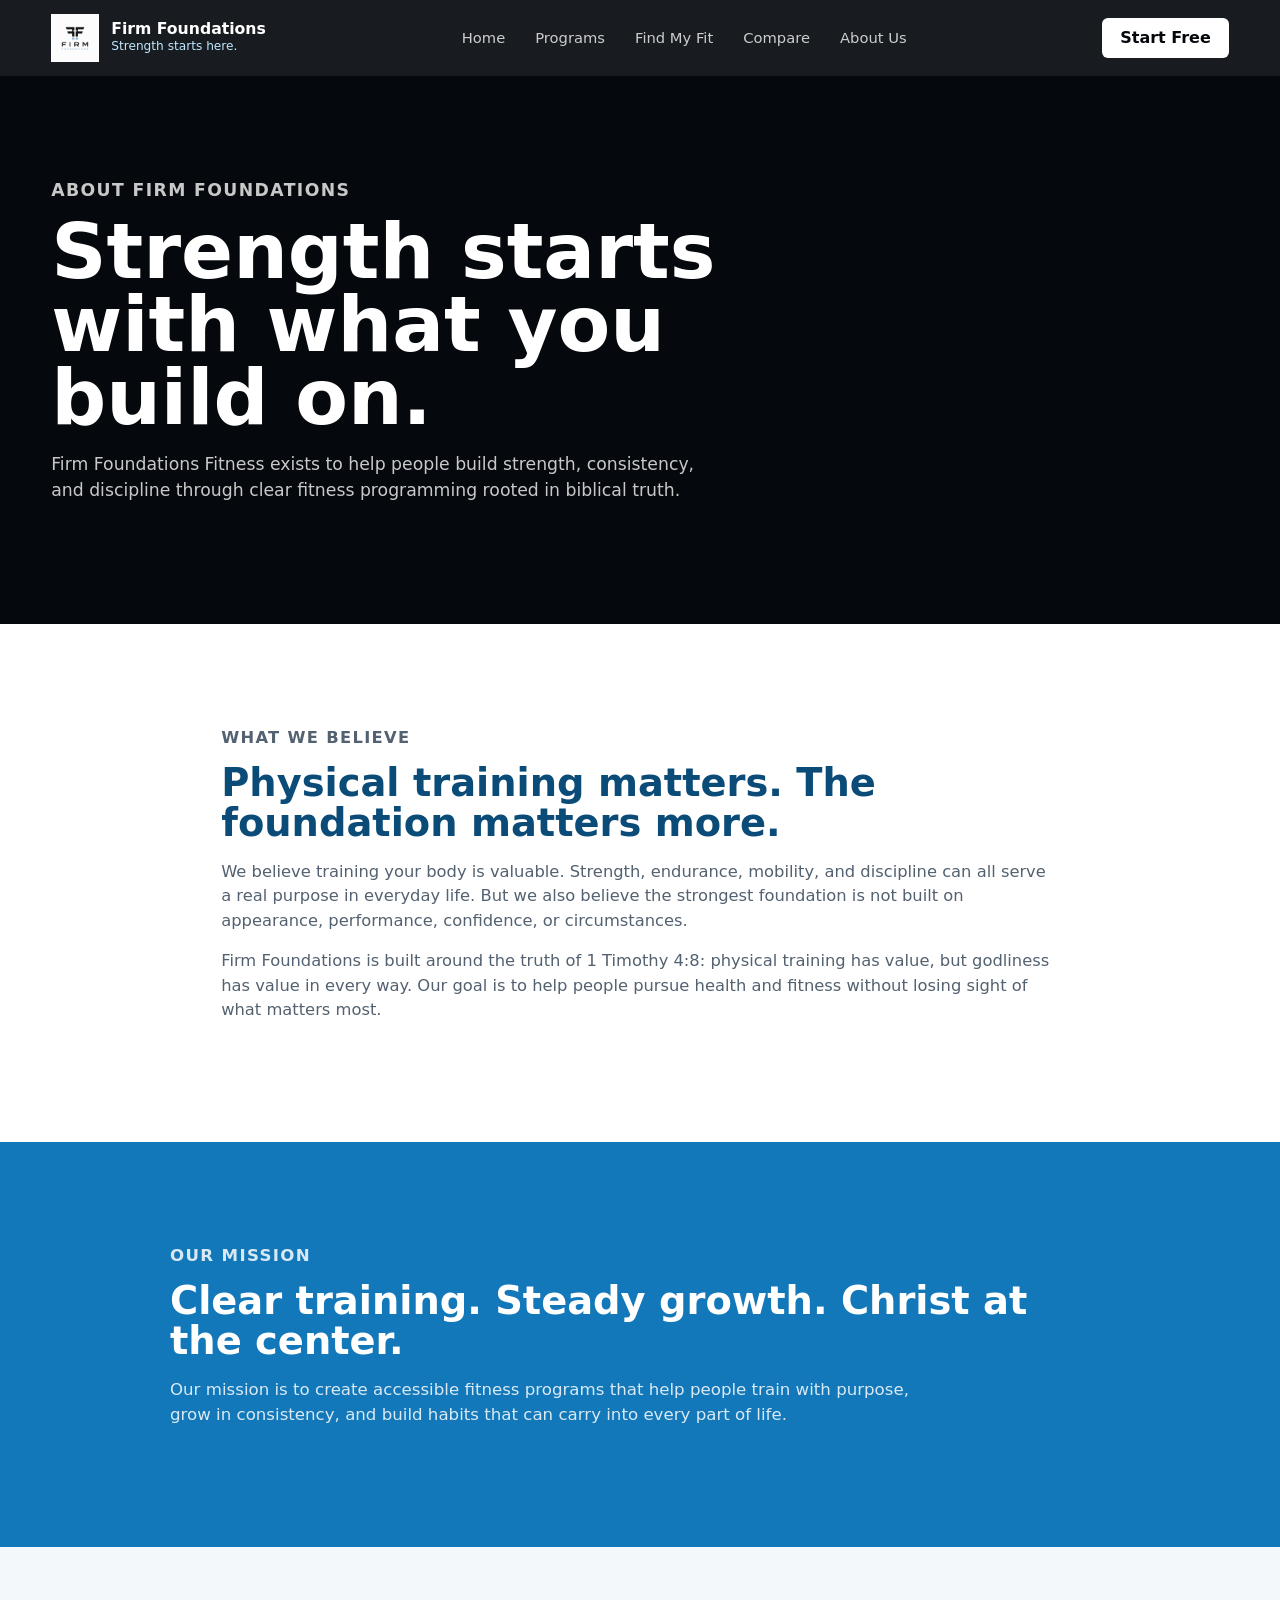
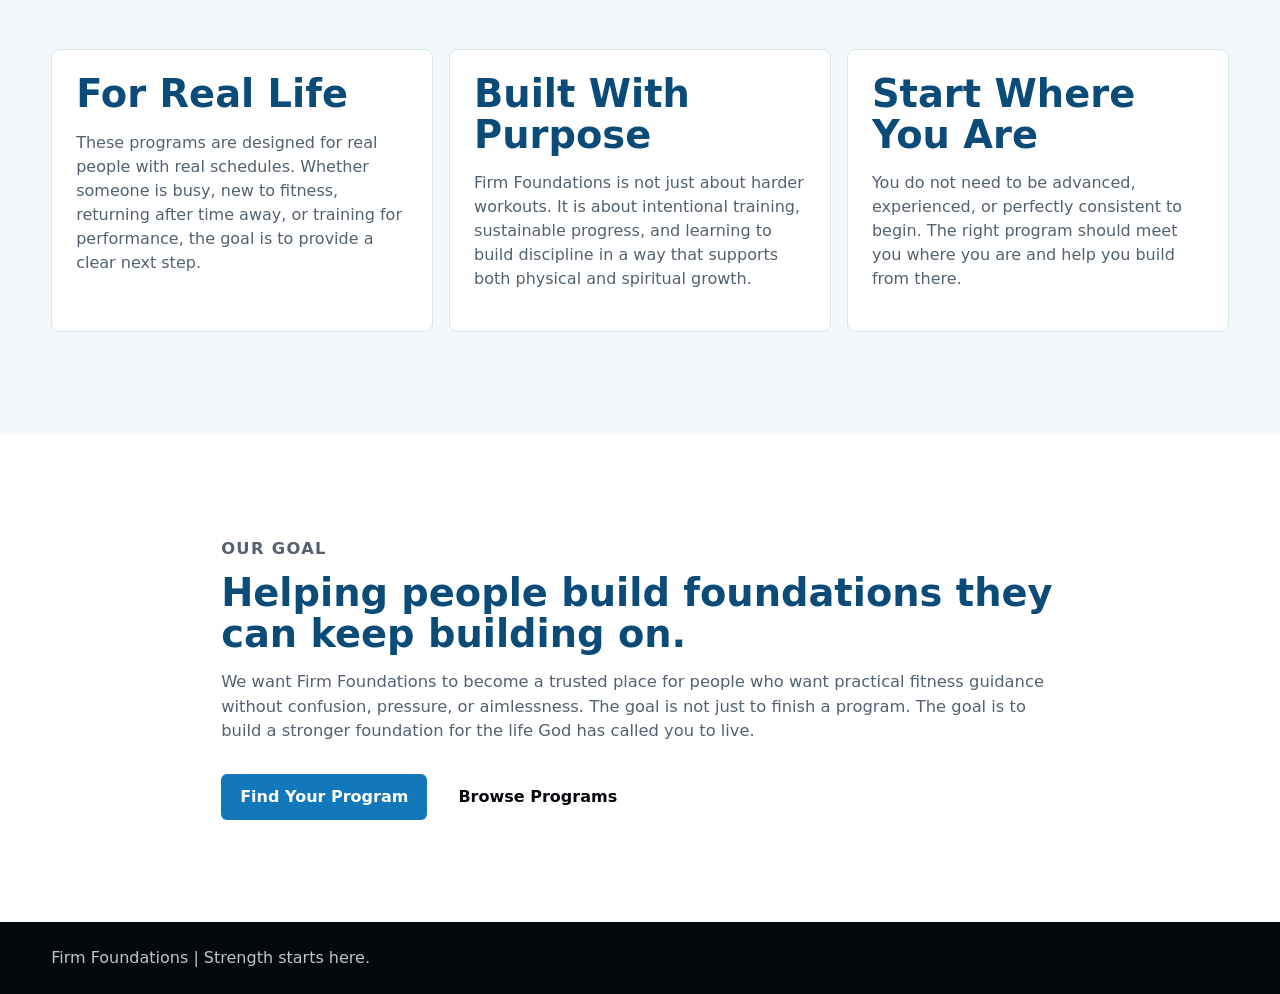
==== about.html @ 58eae6e9 "Rename About.html to about.html" ====
<!doctype html>
<html lang="en">
  <head>
    <meta charset="utf-8">
    <meta name="viewport" content="width=device-width, initial-scale=1">
    <meta name="description" content="Learn about the mission, beliefs, and purpose behind Firm Foundations Fitness.">
    <title>About Us | Firm Foundations</title>
    <link rel="stylesheet" href="styles.css">
  </head>
  <body>
    <header class="site-header">
      <a class="brand" href="index.html" aria-label="Firm Foundations home">
        <img class="brand-logo" src="firm-foundations-logo.png" alt="Firm Foundations Fitness logo">
        <span class="brand-text">
          <strong>Firm Foundations</strong>
          <small>Strength starts here.</small>
        </span>
      </a>

      <nav class="main-nav" aria-label="Primary navigation">
        <a href="index.html">Home</a>
        <a href="programs.html">Programs</a>
        <a href="programs.html#finder">Find My Fit</a>
        <a href="programs.html#compare">Compare</a>
        <a href="about.html">About Us</a>
      </nav>

      <a class="header-cta" href="programs.html#finder">Start Free</a>
    </header>

    <main id="top">
      <section class="about-hero">
        <div class="about-hero-copy">
          <p class="kicker">About Firm Foundations</p>
          <h1>Strength starts with what you build on.</h1>
          <p>
            Firm Foundations Fitness exists to help people build strength, consistency, and discipline through clear fitness programming rooted in biblical truth.
          </p>
        </div>
      </section>

      <section class="about-section">
        <p class="kicker">What We Believe</p>
        <h2>Physical training matters. The foundation matters more.</h2>
        <p>
          We believe training your body is valuable. Strength, endurance, mobility, and discipline can all serve a real purpose in everyday life. But we also believe the strongest foundation is not built on appearance, performance, confidence, or circumstances.
        </p>
        <p>
          Firm Foundations is built around the truth of 1 Timothy 4:8: physical training has value, but godliness has value in every way. Our goal is to help people pursue health and fitness without losing sight of what matters most.
        </p>
      </section>

      <section class="about-band">
        <div>
          <p class="kicker">Our Mission</p>
          <h2>Clear training. Steady growth. Christ at the center.</h2>
          <p>
            Our mission is to create accessible fitness programs that help people train with purpose, grow in consistency, and build habits that can carry into every part of life.
          </p>
        </div>
      </section>

      <section class="about-grid-section">
        <div class="about-card">
          <h2>For Real Life</h2>
          <p>
            These programs are designed for real people with real schedules. Whether someone is busy, new to fitness, returning after time away, or training for performance, the goal is to provide a clear next step.
          </p>
        </div>

        <div class="about-card">
          <h2>Built With Purpose</h2>
          <p>
            Firm Foundations is not just about harder workouts. It is about intentional training, sustainable progress, and learning to build discipline in a way that supports both physical and spiritual growth.
          </p>
        </div>

        <div class="about-card">
          <h2>Start Where You Are</h2>
          <p>
            You do not need to be advanced, experienced, or perfectly consistent to begin. The right program should meet you where you are and help you build from there.
          </p>
        </div>
      </section>

      <section class="about-section">
        <p class="kicker">Our Goal</p>
        <h2>Helping people build foundations they can keep building on.</h2>
        <p>
          We want Firm Foundations to become a trusted place for people who want practical fitness guidance without confusion, pressure, or aimlessness. The goal is not just to finish a program. The goal is to build a stronger foundation for the life God has called you to live.
        </p>

        <div class="hero-actions">
          <a class="button primary" href="programs.html#finder">Find Your Program</a>
          <a class="button secondary" href="programs.html">Browse Programs</a>
        </div>
      </section>
    </main>

    <footer class="site-footer">
      <p>Firm Foundations | Strength starts here.</p>
    </footer>
  </body>
</html>
---- styles.css ----
:root {
  --blue: #1378b9;
  --blue-dark: #0b4b78;
  --blue-light: #bfe9ff;
  --ink: #05080c;
  --muted: #536170;
  --line: #d9e5ed;
  --paper: #ffffff;
  --soft: #f3f8fb;
  --soft-blue: #e6f6ff;
  --success: #1d8a58;
  --shadow: 0 20px 40px rgba(5, 8, 12, 0.14);
  color-scheme: light;
}

* {
  box-sizing: border-box;
}

html {
  scroll-behavior: smooth;
}

body {
  margin: 0;
  font-family: Inter, ui-sans-serif, system-ui, -apple-system, BlinkMacSystemFont, "Segoe UI", sans-serif;
  background: var(--paper);
  color: var(--ink);
  line-height: 1.5;
}

a {
  color: inherit;
}

button,
input,
select {
  font: inherit;
}

.site-header {
  position: sticky;
  top: 0;
  z-index: 20;
  display: flex;
  align-items: center;
  justify-content: space-between;
  gap: 24px;
  padding: 14px clamp(18px, 4vw, 56px);
  background: rgba(5, 8, 12, 0.92);
  color: #fff;
  backdrop-filter: blur(16px);
}

.brand {
  display: inline-flex;
  align-items: center;
  gap: 12px;
  text-decoration: none;
  min-width: 215px;
}

.brand-logo {
  display: block;
  width: 48px;
  height: 48px;
  object-fit: contain;
}

.brand-text {
  display: grid;
}

.brand-text strong {
  font-size: 0.98rem;
  line-height: 1.05;
}

.brand-text small {
  color: var(--blue-light);
  font-size: 0.76rem;
}

.main-nav {
  display: flex;
  align-items: center;
  gap: clamp(14px, 3vw, 30px);
  font-size: 0.92rem;
}

.main-nav a,
.header-cta {
  text-decoration: none;
}

.main-nav a {
  color: rgba(255, 255, 255, 0.78);
}

.main-nav a:hover,
.main-nav a:focus-visible {
  color: #fff;
}

.header-cta {
  display: inline-flex;
  align-items: center;
  justify-content: center;
  min-height: 40px;
  padding: 0 18px;
  border-radius: 6px;
  background: #fff;
  color: var(--ink);
  font-weight: 800;
}

.hero-section,
.catalog-section,
.finder-section,
.compare-section,
.about-hero,
.about-section,
.about-band,
.about-grid-section {
  padding: clamp(56px, 8vw, 104px) clamp(18px, 4vw, 56px);
}

.about-hero {
  background: var(--ink);
  color: #fff;
}

.about-hero-copy {
  max-width: 820px;
}

.about-hero h1 {
  max-width: 760px;
  margin: 0;
  font-size: clamp(2.6rem, 6vw, 5.8rem);
  line-height: 0.95;
  letter-spacing: 0;
}

.about-hero p {
  max-width: 680px;
  color: rgba(255, 255, 255, 0.78);
  font-size: 1.08rem;
}

.about-section {
  max-width: 940px;
  margin: 0 auto;
}

.about-section h2,
.about-band h2,
.about-card h2 {
  margin-top: 0;
  color: var(--blue-dark);
  font-size: clamp(1.7rem, 3vw, 2.8rem);
  line-height: 1.05;
}

.about-section p {
  color: var(--muted);
  font-size: 1.02rem;
}

.about-band {
  background: var(--blue);
  color: #fff;
}

.about-band > div {
  max-width: 940px;
  margin: 0 auto;
}

.about-band h2 {
  color: #fff;
}

.about-band p {
  max-width: 760px;
  color: rgba(255, 255, 255, 0.84);
  font-size: 1.04rem;
}

.about-grid-section {
  display: grid;
  grid-template-columns: repeat(3, minmax(0, 1fr));
  gap: 16px;
  background: var(--soft);
}

.about-card {
  padding: 24px;
  border: 1px solid var(--line);
  border-radius: 8px;
  background: #fff;
}

.about-card p {
  color: var(--muted);
}

.hero-section {
  display: grid;
  grid-template-columns: minmax(0, 1.25fr) minmax(280px, 0.75fr);
  align-items: stretch;
  gap: clamp(28px, 5vw, 72px);
  min-height: calc(100vh - 72px);
  background:
    linear-gradient(115deg, rgba(5, 8, 12, 0.92), rgba(5, 8, 12, 0.72)),
    radial-gradient(circle at 85% 20%, rgba(19, 120, 185, 0.7), transparent 34%),
    linear-gradient(135deg, var(--ink), var(--blue-dark));
  color: #fff;
}

.hero-copy {
  align-self: center;
  max-width: 820px;
}

.kicker {
  margin: 0 0 12px;
  color: var(--blue);
  font-size: 0.78rem;
  font-weight: 900;
  letter-spacing: 0.08em;
  text-transform: uppercase;
}

.hero-section .kicker,
.path-panel.dark .kicker {
  color: var(--blue-light);
}

h1,
h2,
h3,
p {
  overflow-wrap: anywhere;
}

h1 {
  margin: 0;
  max-width: 760px;
  font-size: clamp(3.1rem, 8vw, 6.8rem);
  line-height: 0.92;
  letter-spacing: 0;
}

h2 {
  margin: 0;
  font-size: clamp(2rem, 4vw, 3.9rem);
  line-height: 1;
  letter-spacing: 0;
}

h3 {
  margin: 0;
  font-size: clamp(1.28rem, 2vw, 1.75rem);
  line-height: 1.1;
}

.hero-lede {
  max-width: 640px;
  margin: 24px 0 0;
  color: rgba(255, 255, 255, 0.82);
  font-size: clamp(1.05rem, 2vw, 1.25rem);
}

.hero-actions,
.quiz-actions {
  display: flex;
  flex-wrap: wrap;
  gap: 12px;
  margin-top: 30px;
}

.button {
  display: inline-flex;
  align-items: center;
  justify-content: center;
  min-height: 46px;
  padding: 0 18px;
  border: 1px solid transparent;
  border-radius: 6px;
  cursor: pointer;
  text-decoration: none;
  font-weight: 850;
  transition: transform 160ms ease, background 160ms ease, border-color 160ms ease;
}

.button:hover,
.button:focus-visible {
  transform: translateY(-1px);
}

.button.primary {
  background: var(--blue);
  color: #fff;
}

.button.secondary {
  border-color: rgba(255, 255, 255, 0.24);
  background: transparent;
  color: inherit;
}

.catalog-section .button.secondary,
.finder-section .button.secondary,
.compare-section .button.secondary {
  border-color: var(--line);
  color: var(--ink);
}

.program-card .button.secondary {
  background: #05080c;
  color: #fff;
  border-color: rgba(255, 255, 255, 0.35);
}

.button.light {
  background: #fff;
  color: var(--ink);
}

.button.small {
  min-height: 38px;
  padding-inline: 13px;
  font-size: 0.88rem;
}

.hero-panel {
  align-self: center;
  display: grid;
  gap: 14px;
}

.hero-panel > div {
  display: grid;
  gap: 3px;
  padding: 24px;
  border: 1px solid rgba(255, 255, 255, 0.18);
  border-radius: 8px;
  background: rgba(255, 255, 255, 0.08);
}

.panel-number {
  font-size: clamp(2rem, 4vw, 3.5rem);
  line-height: 1;
  font-weight: 950;
}

.panel-label {
  color: rgba(255, 255, 255, 0.76);
}

.catalog-section {
  background: var(--paper);
}

.finder-section {
  background: var(--soft);
}

.compare-section {
  background: linear-gradient(180deg, #fff 0%, var(--soft-blue) 100%);
}

.section-heading {
  max-width: 880px;
  margin-bottom: 28px;
}

.section-heading p:last-child {
  max-width: 720px;
  margin: 14px 0 0;
  color: var(--muted);
  font-size: 1.05rem;
}

.toolbar {
  display: grid;
  grid-template-columns: minmax(220px, 1fr) minmax(160px, 220px) minmax(170px, 240px);
  gap: 12px;
  margin-bottom: 22px;
}

.toolbar label,
.search-field,
.questionnaire,
.recommendation-panel,
.path-panel,
.compare-shell {
  border: 1px solid var(--line);
  border-radius: 8px;
  background: #fff;
}

.toolbar label {
  display: grid;
  gap: 8px;
  padding: 12px;
}

.toolbar span {
  color: var(--muted);
  font-size: 0.78rem;
  font-weight: 850;
  text-transform: uppercase;
}

input,
select {
  width: 100%;
  border: 0;
  outline: 0;
  background: transparent;
  color: var(--ink);
}

select {
  cursor: pointer;
}

.program-grid {
  display: grid;
  grid-template-columns: repeat(4, minmax(0, 1fr));
  gap: 14px;
}
.section-actions {
  display: flex;
  justify-content: center;
  margin-top: 24px;
}

.program-card {
  display: flex;
  min-height: 360px;
  flex-direction: column;
  gap: 18px;
  padding: 18px;
  border: 1px solid var(--line);
  border-radius: 8px;
  background: var(--ink);
  color: #fff;
}

.program-card.featured {
  background: linear-gradient(145deg, var(--blue-dark), var(--ink));
  border-color: rgba(19, 120, 185, 0.7);
}

.program-card header {
  display: grid;
  gap: 10px;
}

.program-eyebrow {
  display: flex;
  flex-wrap: wrap;
  gap: 6px;
}

.tag {
  display: inline-flex;
  align-items: center;
  min-height: 26px;
  padding: 0 8px;
  border: 1px solid rgba(255, 255, 255, 0.18);
  border-radius: 999px;
  color: rgba(255, 255, 255, 0.82);
  font-size: 0.74rem;
  font-weight: 750;
}

.program-card p {
  margin: 0;
  color: rgba(255, 255, 255, 0.76);
}

.program-meta {
  display: grid;
  gap: 7px;
  margin: 0;
  padding: 0;
  list-style: none;
  color: rgba(255, 255, 255, 0.82);
  font-size: 0.9rem;
}

.program-meta li {
  display: flex;
  justify-content: space-between;
  gap: 12px;
  border-top: 1px solid rgba(255, 255, 255, 0.1);
  padding-top: 7px;
}

.program-card .card-actions {
  display: grid;
  grid-template-columns: 1fr 1fr;
  gap: 8px;
  margin-top: auto;
}

.compare-toggle {
  grid-column: 1 / -1;
  display: flex;
  align-items: center;
  gap: 8px;
  min-height: 38px;
  color: rgba(255, 255, 255, 0.78);
  font-size: 0.88rem;
}

.compare-toggle input {
  width: auto;
  accent-color: var(--blue);
}

.finder-layout {
  display: grid;
  grid-template-columns: minmax(0, 1.05fr) minmax(280px, 0.95fr);
  gap: 18px;
  align-items: stretch;
}

.questionnaire,
.recommendation-panel,
.path-panel,
.compare-shell {
  padding: clamp(18px, 3vw, 28px);
}

.progress-row,
.compare-head {
  display: flex;
  align-items: center;
  justify-content: space-between;
  gap: 16px;
  margin-bottom: 12px;
}

.progress-row span {
  color: var(--muted);
  font-weight: 850;
}

.text-button {
  border: 0;
  background: transparent;
  color: var(--blue);
  cursor: pointer;
  font-weight: 850;
}

.progress-track {
  height: 8px;
  overflow: hidden;
  border-radius: 999px;
  background: var(--line);
  margin-bottom: 28px;
}

.progress-track span {
  display: block;
  width: 25%;
  height: 100%;
  border-radius: inherit;
  background: var(--blue);
  transition: width 180ms ease;
}

.question-help {
  margin: 10px 0 22px;
  color: var(--muted);
}

.answer-list {
  display: grid;
  gap: 10px;
}

.answer-option {
  display: flex;
  align-items: flex-start;
  gap: 12px;
  width: 100%;
  min-height: 62px;
  padding: 14px;
  border: 1px solid var(--line);
  border-radius: 8px;
  background: #fff;
  color: var(--ink);
  cursor: pointer;
  text-align: left;
}

.answer-option[aria-pressed="true"] {
  border-color: var(--blue);
  background: var(--soft-blue);
  box-shadow: inset 0 0 0 1px var(--blue);
}

.answer-option .indicator {
  display: inline-grid;
  flex: 0 0 24px;
  place-items: center;
  width: 24px;
  height: 24px;
  border: 1px solid var(--line);
  border-radius: 999px;
  color: transparent;
  font-size: 0.82rem;
}

.answer-option[aria-pressed="true"] .indicator {
  border-color: var(--blue);
  background: var(--blue);
  color: #fff;
}

.answer-option strong {
  display: block;
}

.answer-option small {
  color: var(--muted);
}

.recommendation-panel {
  display: grid;
  align-content: start;
  gap: 16px;
  background: var(--ink);
  color: #fff;
}

.recommendation-panel p {
  margin: 0;
  color: rgba(255, 255, 255, 0.74);
}

.match-score {
  display: inline-flex;
  width: fit-content;
  min-height: 30px;
  align-items: center;
  padding: 0 10px;
  border-radius: 999px;
  background: var(--blue);
  color: #fff;
  font-weight: 850;
}

.reason-list {
  display: grid;
  gap: 8px;
  margin: 0;
  padding: 0;
  list-style: none;
}

.reason-list li {
  padding: 10px;
  border-radius: 8px;
  background: rgba(255, 255, 255, 0.08);
}

.next-step-grid {
  display: grid;
  grid-template-columns: repeat(2, minmax(0, 1fr));
  gap: 14px;
  margin-bottom: 14px;
}

.path-panel {
  display: grid;
  gap: 14px;
}

.path-panel p {
  margin: 0;
  color: var(--muted);
}

.path-panel.dark {
  background: var(--ink);
  color: #fff;
}

.path-panel.dark p {
  color: rgba(255, 255, 255, 0.74);
}

.compare-bar {
  display: flex;
  align-items: center;
  justify-content: space-between;
  gap: 16px;
  margin-top: 18px;
  padding: 16px;
  border: 1px solid var(--line);
  border-radius: 8px;
  background: var(--soft-blue);
}

.compare-bar[hidden] {
  display: none;
}

.compare-shell {
  overflow: hidden;
}

.compare-head {
  margin-bottom: 16px;
}

.empty-state {
  border: 1px dashed var(--line);
  border-radius: 8px;
  padding: 24px;
  color: var(--muted);
  background: var(--soft);
}

.table-wrap {
  overflow-x: auto;
}

table {
  width: 100%;
  min-width: 680px;
  border-collapse: collapse;
}

caption {
  position: absolute;
  width: 1px;
  height: 1px;
  overflow: hidden;
  clip: rect(0 0 0 0);
}

th,
td {
  border-bottom: 1px solid var(--line);
  padding: 14px;
  text-align: left;
  vertical-align: top;
}

th {
  color: var(--blue-dark);
  font-size: 0.86rem;
  text-transform: uppercase;
}

td:first-child {
  color: var(--muted);
  font-weight: 850;
}

.route-toast {
  position: fixed;
  right: 18px;
  bottom: 18px;
  z-index: 30;
  max-width: min(420px, calc(100vw - 36px));
  padding: 16px 18px;
  border-radius: 8px;
  background: var(--ink);
  color: #fff;
  box-shadow: var(--shadow);
}

.site-footer {
  display: flex;
  flex-wrap: wrap;
  justify-content: space-between;
  gap: 12px;
  padding: 24px clamp(18px, 4vw, 56px);
  background: var(--ink);
  color: rgba(255, 255, 255, 0.76);
}

.site-footer p {
  margin: 0;
}

code {
  color: var(--blue-light);
}

@media (max-width: 1120px) {
  .program-grid {
    grid-template-columns: repeat(3, minmax(0, 1fr));
  }
}

@media (max-width: 900px) {
  .site-header {
    align-items: flex-start;
    flex-wrap: wrap;
  }

  .brand {
    min-width: 0;
  }

  .main-nav {
    order: 3;
    width: 100%;
    justify-content: space-between;
    gap: 10px;
  }

  .hero-section,
  .finder-layout,
  .next-step-grid {
    grid-template-columns: 1fr;
  }

  .hero-section {
    min-height: auto;
  }

  .toolbar,
  .program-grid {
    grid-template-columns: repeat(2, minmax(0, 1fr));
  }

  .search-field {
    grid-column: 1 / -1;
  }
}

@media (max-width: 620px) {
  .site-header {
    padding-inline: 14px;
  }

  .brand-text small,
  .header-cta {
    display: none;
  }

  .hero-section,
  .catalog-section,
  .finder-section,
  .compare-section {
    padding-inline: 14px;
  }

  h1 {
    font-size: 3rem;
  }

  .toolbar,
  .program-grid,
  .program-card .card-actions {
    grid-template-columns: 1fr;
  }

  .program-card {
    min-height: 0;
  }

  .button {
    width: 100%;
  }

  .compare-toggle {
    grid-column: auto;
  }
}

@media (max-width: 1120px) {
  .about-grid-section {
    grid-template-columns: 1fr;
  }

  .about-hero h1 {
    font-size: 3rem;
  }
}
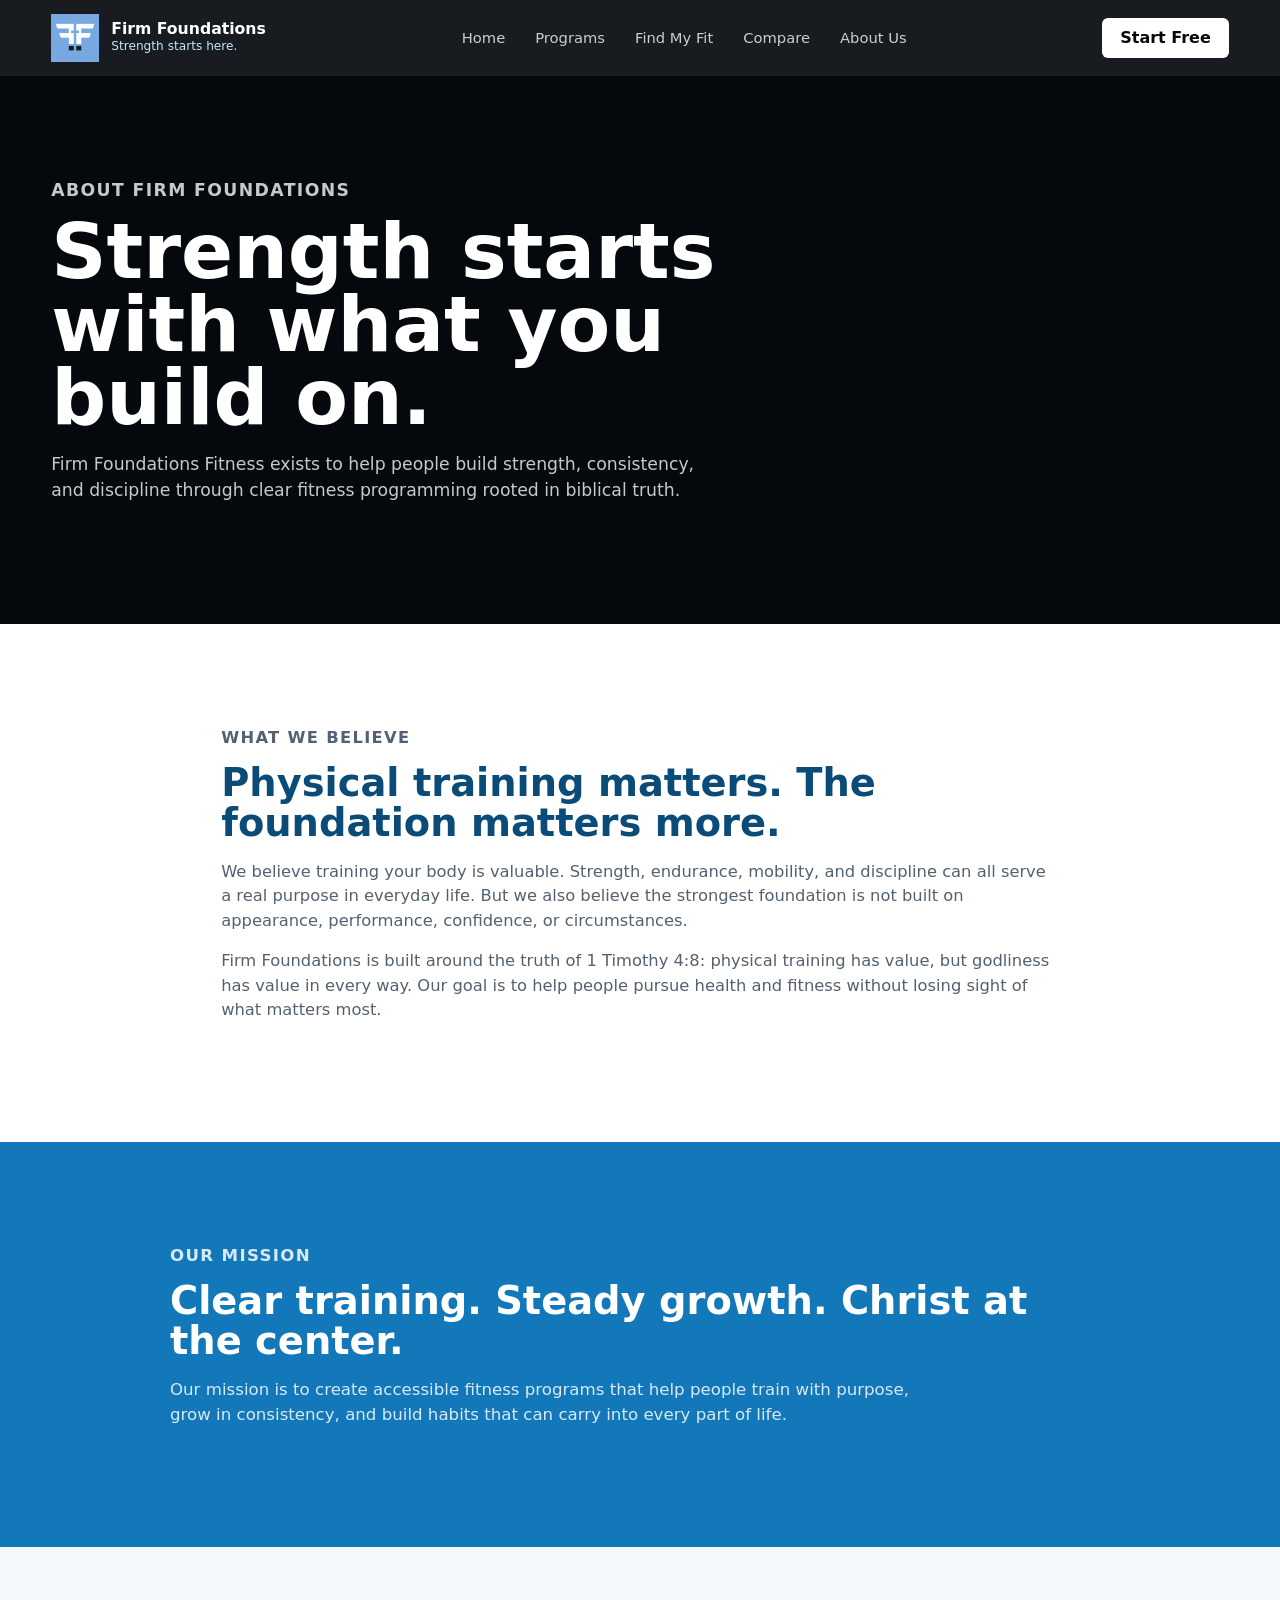
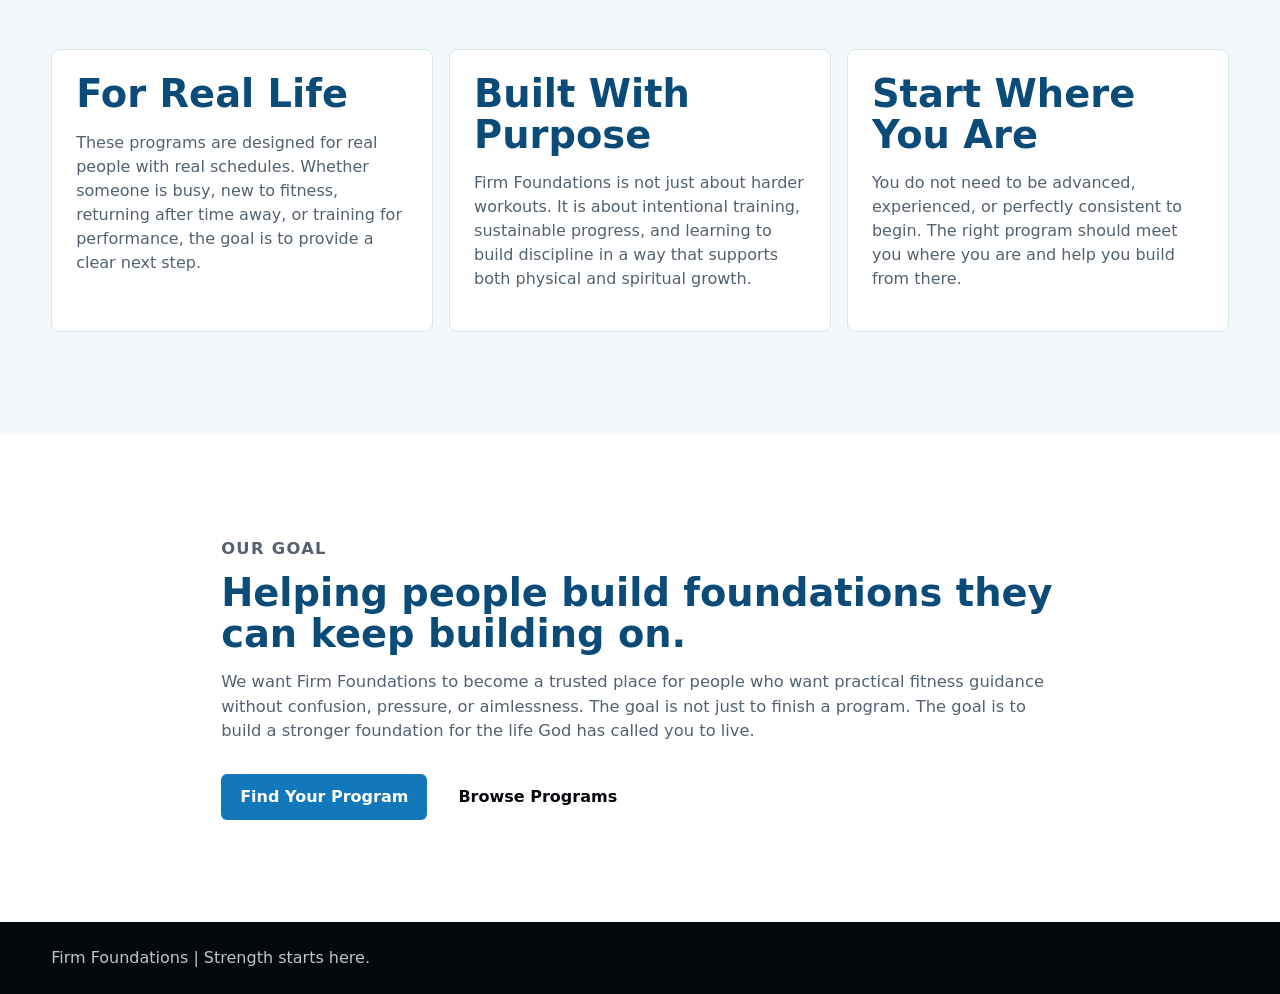
==== commit 04f5ec0c: "Fix About Us favicon" ====
--- a/about.html
+++ b/about.html
@@ -10,7 +10,7 @@
   <body>
     <header class="site-header">
       <a class="brand" href="index.html" aria-label="Firm Foundations home">
-        <img class="brand-logo" src="firm-foundations-logo.png" alt="Firm Foundations Fitness logo">
+        <img class="brand-logo" src="Alternate_Blue.png" alt="Firm Foundations Fitness logo">
         <span class="brand-text">
           <strong>Firm Foundations</strong>
           <small>Strength starts here.</small>
--- a/styles.css
+++ b/styles.css
@@ -122,10 +122,52 @@
 .about-hero,
 .about-section,
 .about-band,
-.about-grid-section {
+.about-grid-section,
+.free-trial-section,
+.quick-about-section,
+.testimonials-section {
   padding: clamp(56px, 8vw, 104px) clamp(18px, 4vw, 56px);
 }
 
+.free-trial-section {
+  background: var(--blue);
+  color: #fff;
+}
+
+.free-trial-section .section-heading p,
+.free-trial-section .kicker {
+  color: rgba(255, 255, 255, 0.84);
+}
+
+.quick-about-section {
+  background: var(--soft);
+}
+
+.testimonials-section {
+  background: #fff;
+}
+
+.testimonial-grid {
+  display: grid;
+  grid-template-columns: repeat(3, minmax(0, 1fr));
+  gap: 16px;
+}
+
+.testimonial-card {
+  padding: 24px;
+  border: 1px solid var(--line);
+  border-radius: 8px;
+  background: var(--soft);
+}
+
+.testimonial-card p {
+  margin-top: 0;
+  color: var(--muted);
+}
+
+.testimonial-card strong {
+  color: var(--blue-dark);
+}
 .about-hero {
   background: var(--ink);
   color: #fff;
@@ -891,3 +933,9 @@
     font-size: 3rem;
   }
 }
+
+@media (max-width: 1120px) {
+  .testimonial-grid {
+    grid-template-columns: 1fr;
+  }
+}
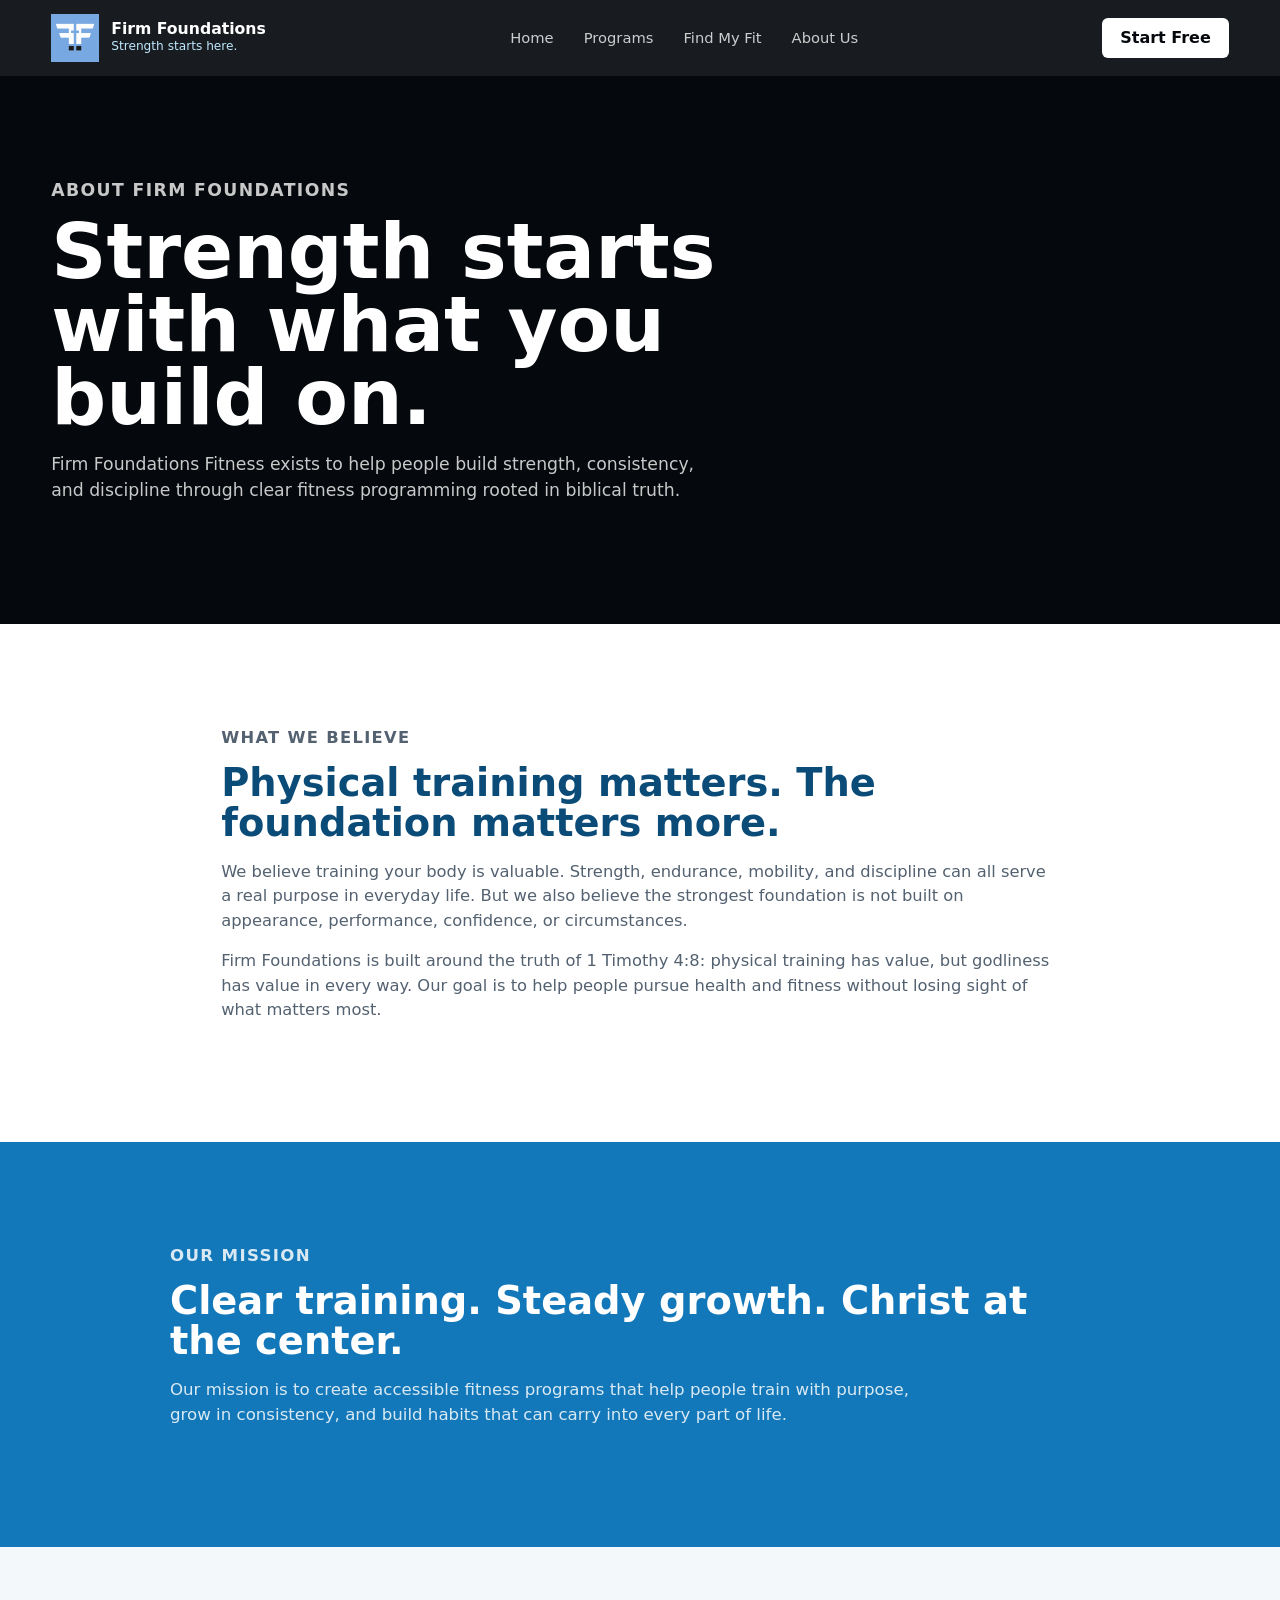
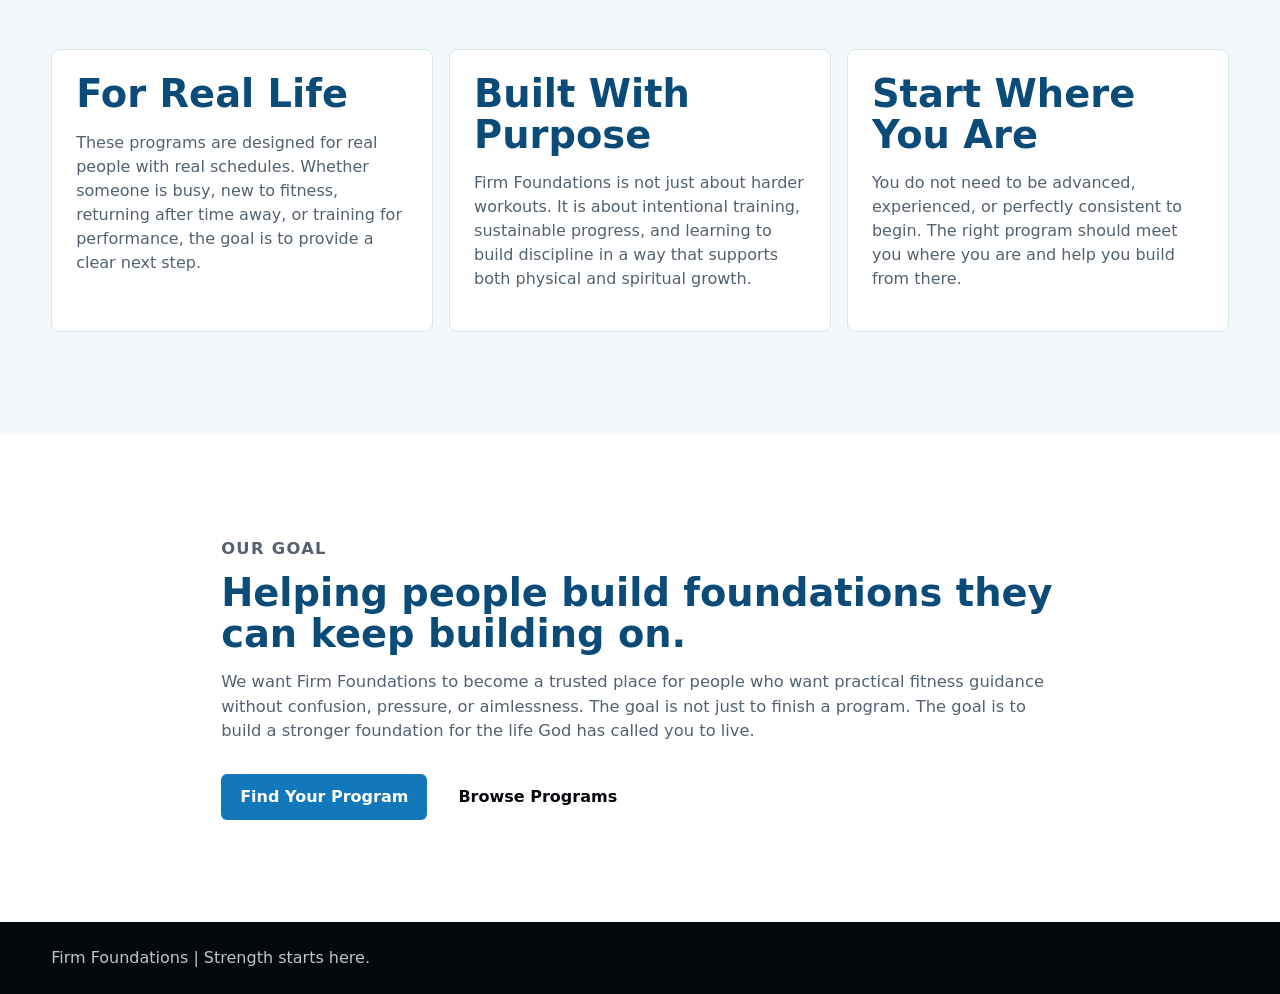
==== commit 92e7edc9: "Remove Compare Tab (About)" ====
--- a/about.html
+++ b/about.html
@@ -5,7 +5,8 @@
     <meta name="viewport" content="width=device-width, initial-scale=1">
     <meta name="description" content="Learn about the mission, beliefs, and purpose behind Firm Foundations Fitness.">
     <title>About Us | Firm Foundations</title>
-    <link rel="stylesheet" href="styles.css">
+<link rel="icon" type="image/png" href="Alternate_Blue.png">
+<link rel="stylesheet" href="styles.css">
   </head>
   <body>
     <header class="site-header">
@@ -21,11 +22,10 @@
         <a href="index.html">Home</a>
         <a href="programs.html">Programs</a>
         <a href="programs.html#finder">Find My Fit</a>
-        <a href="programs.html#compare">Compare</a>
         <a href="about.html">About Us</a>
       </nav>
 
-      <a class="header-cta" href="programs.html#finder">Start Free</a>
+      <a class="header-cta" href="programs.html#compare">Start Free</a>
     </header>
 
     <main id="top">
--- a/styles.css
+++ b/styles.css
@@ -131,16 +131,61 @@
 
 .free-trial-section {
   background: var(--blue);
-  color: #fff;
-}
-
-.free-trial-section .section-heading p,
-.free-trial-section .kicker {
-  color: rgba(255, 255, 255, 0.84);
+  color: #000;
+}
+
+.free-trial-section .kicker,
+.free-trial-section h2,
+.free-trial-section h3 {
+  color: #fff;
+}
+
+.free-trial-section .section-heading p {
+  color: #000;
+  font-weight: 850;
+}
+
+.free-trial-section .button.primary {
+  background: #000;
+  color: #fff;
+  border-color: #000;
+}
+
+.free-trial-section .button.secondary {
+  background: #fff;
+  color: #000;
+  border-color: #fff;
+}
+
+.free-trial-section .button.primary:hover,
+.free-trial-section .button.primary:focus-visible {
+  background: #111;
+  color: #fff;
+  border-color: #111;
+}
+
+.free-trial-section .button.secondary:hover,
+.free-trial-section .button.secondary:focus-visible {
+  background: #f3f8fb;
+  color: #000;
+  border-color: #fff;
 }
 
 .quick-about-section {
   background: var(--soft);
+}
+
+.quick-about-section .button.secondary {
+  background: var(--blue);
+  color: #fff;
+  border: 2px solid #fff;
+}
+
+.quick-about-section .button.secondary:hover,
+.quick-about-section .button.secondary:focus-visible {
+  background: var(--blue-dark);
+  color: #fff;
+  border-color: #fff;
 }
 
 .testimonials-section {
@@ -939,3 +984,225 @@
     grid-template-columns: 1fr;
   }
 }
+
+@media (max-width: 760px) {
+  body {
+    overflow-x: hidden;
+  }
+
+  .site-header {
+    position: static;
+    flex-wrap: wrap;
+    gap: 12px;
+    padding: 14px 18px;
+  }
+
+  .brand {
+    min-width: 0;
+  }
+
+  .main-nav {
+    order: 3;
+    width: 100%;
+    flex-wrap: wrap;
+    gap: 10px 16px;
+    font-size: 0.85rem;
+  }
+
+  .header-cta {
+    min-height: 36px;
+    padding: 0 14px;
+    font-size: 0.86rem;
+  }
+
+  .hero-section,
+  .catalog-section,
+  .finder-section,
+  .compare-section,
+  .free-trial-section,
+  .quick-about-section,
+  .testimonials-section,
+  .about-hero,
+  .about-section,
+  .about-band,
+  .about-grid-section {
+    padding: 44px 18px;
+  }
+
+  .hero-section {
+    grid-template-columns: 1fr;
+  }
+
+  .hero-actions {
+    flex-direction: column;
+    align-items: stretch;
+  }
+
+  .button {
+    width: 100%;
+    justify-content: center;
+    text-align: center;
+  }
+
+  .toolbar {
+    grid-template-columns: 1fr;
+  }
+
+  .program-grid {
+    grid-template-columns: 1fr;
+  }
+
+  .program-card {
+    min-height: auto;
+  }
+
+  .program-card .card-actions {
+    grid-template-columns: 1fr;
+  }
+
+  .finder-layout {
+    grid-template-columns: 1fr;
+  }
+
+  .next-step-grid {
+    grid-template-columns: 1fr;
+  }
+
+  .testimonial-grid {
+    grid-template-columns: 1fr;
+  }
+
+  .compare-bar {
+    flex-direction: column;
+    align-items: stretch;
+  }
+
+  .table-wrap {
+    overflow-x: auto;
+  }
+
+  .route-toast {
+    left: 18px;
+    right: 18px;
+    bottom: 18px;
+  }
+}
+
+.coming-soon-page {
+  min-height: calc(100vh - 80px);
+  background:
+    linear-gradient(135deg, rgba(5, 8, 12, 0.9), rgba(11, 75, 120, 0.88)),
+    var(--ink);
+  color: #fff;
+}
+
+.coming-soon-hero {
+  display: grid;
+  place-items: center;
+  min-height: calc(100vh - 160px);
+  padding: clamp(48px, 8vw, 96px) clamp(18px, 4vw, 56px);
+}
+
+.coming-soon-card {
+  width: min(980px, 100%);
+  padding: clamp(28px, 5vw, 56px);
+  border: 1px solid rgba(255, 255, 255, 0.18);
+  border-radius: 8px;
+  background: rgba(255, 255, 255, 0.08);
+  box-shadow: var(--shadow);
+  backdrop-filter: blur(14px);
+}
+
+.coming-soon-card h1 {
+  max-width: 760px;
+  margin: 0;
+  font-size: clamp(2.5rem, 6vw, 5.5rem);
+  line-height: 0.95;
+  letter-spacing: 0;
+}
+
+.coming-soon-card p {
+  max-width: 720px;
+  color: rgba(255, 255, 255, 0.82);
+  font-size: 1.08rem;
+}
+
+.coming-soon-details {
+  display: grid;
+  grid-template-columns: repeat(3, minmax(0, 1fr));
+  gap: 14px;
+  margin: 32px 0;
+}
+
+.coming-soon-details div {
+  display: grid;
+  gap: 6px;
+  padding: 18px;
+  border: 1px solid rgba(255, 255, 255, 0.16);
+  border-radius: 8px;
+  background: rgba(255, 255, 255, 0.08);
+}
+
+.coming-soon-details strong {
+  color: #fff;
+}
+
+.coming-soon-details span {
+  color: rgba(255, 255, 255, 0.76);
+}
+
+.coming-soon-actions {
+  display: flex;
+  flex-wrap: wrap;
+  gap: 12px;
+}
+
+.coming-soon-actions .button.primary {
+  background: #fff;
+  color: var(--ink);
+  border-color: #fff;
+}
+
+.coming-soon-actions .button.secondary {
+  background: transparent;
+  color: #fff;
+  border-color: #fff;
+}
+
+@media (max-width: 760px) {
+  .coming-soon-page {
+    min-height: auto;
+  }
+
+  .coming-soon-hero {
+    min-height: auto;
+    place-items: stretch;
+    padding: 42px 18px;
+  }
+
+  .coming-soon-card {
+    padding: 24px;
+  }
+
+  .coming-soon-card h1 {
+    font-size: 2.8rem;
+  }
+
+  .coming-soon-details {
+    grid-template-columns: 1fr;
+  }
+
+  .coming-soon-actions {
+    flex-direction: column;
+  }
+
+  .coming-soon-actions .button {
+    width: 100%;
+  }
+}
+
+.free-trial-section .section-heading p,
+.free-trial-section p {
+  color: #000 !important;
+  font-weight: 900;
+}
